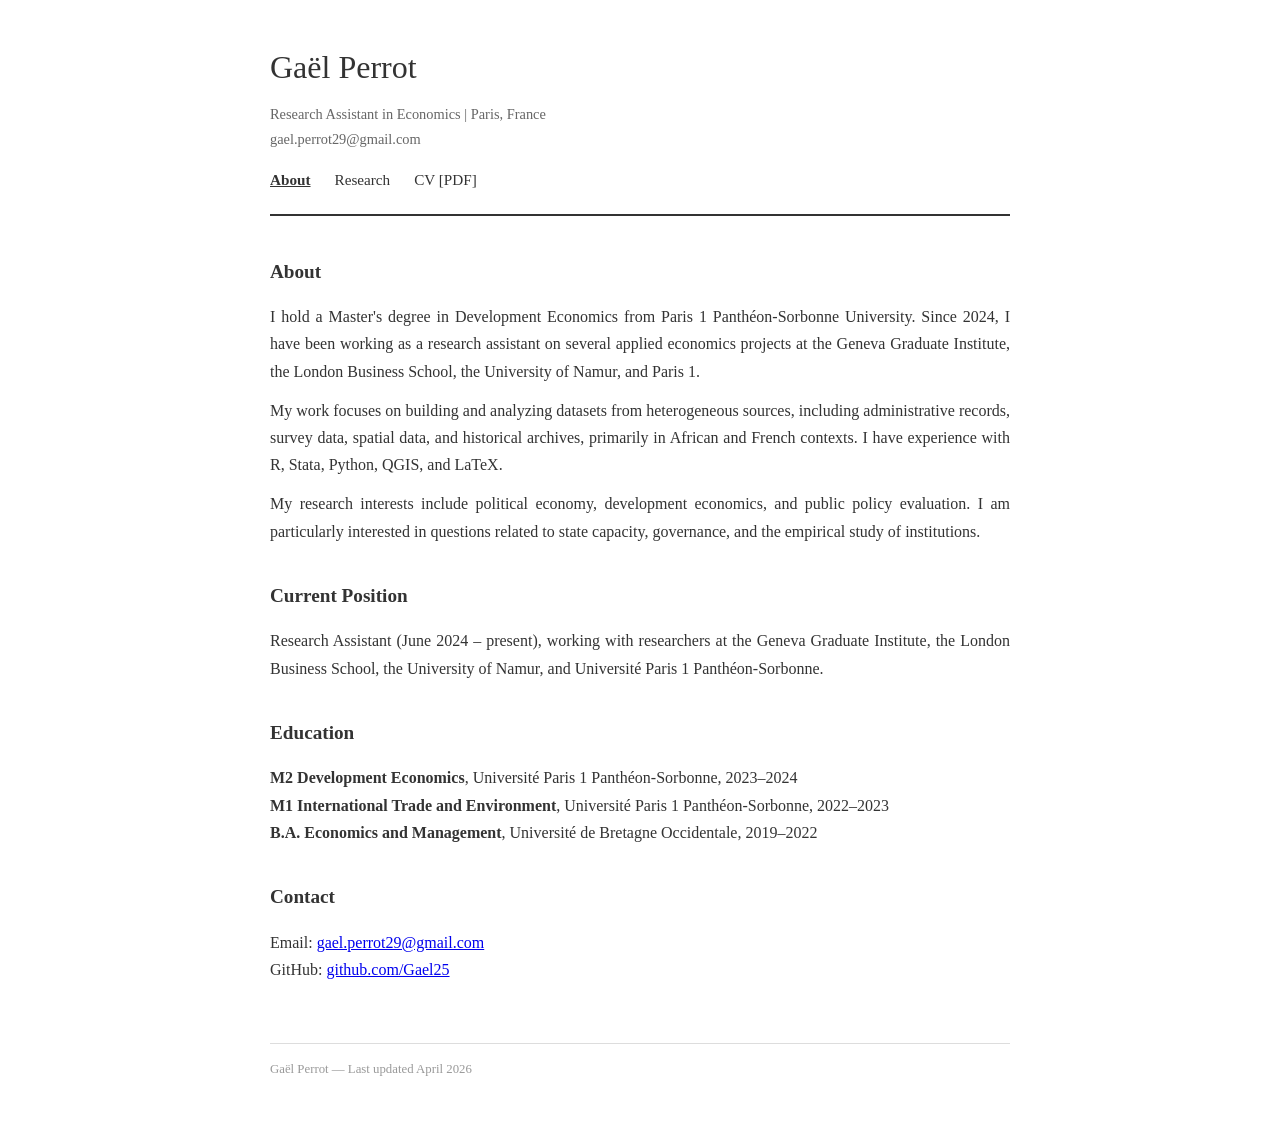
==== index.html @ ce8ebcfe "Initial academic website — About, Research, CV" ====
<!DOCTYPE html>
<html lang="en">
<head>
    <meta charset="UTF-8">
    <meta name="viewport" content="width=device-width, initial-scale=1.0">
    <title>Gaël Perrot</title>
    <style>
        * { margin: 0; padding: 0; box-sizing: border-box; }
        body {
            font-family: 'Georgia', serif;
            color: #333;
            line-height: 1.7;
            max-width: 780px;
            margin: 0 auto;
            padding: 40px 20px;
        }
        header {
            margin-bottom: 40px;
            border-bottom: 2px solid #333;
            padding-bottom: 20px;
        }
        h1 {
            font-size: 2em;
            font-weight: normal;
            margin-bottom: 8px;
        }
        nav {
            margin-top: 15px;
        }
        nav a {
            margin-right: 20px;
            color: #333;
            text-decoration: none;
            font-size: 0.95em;
        }
        nav a:hover {
            text-decoration: underline;
        }
        nav a.active {
            font-weight: bold;
            text-decoration: underline;
        }
        .contact-info {
            font-size: 0.9em;
            color: #666;
            margin-top: 5px;
        }
        .contact-info a {
            color: #666;
            text-decoration: none;
        }
        .contact-info a:hover {
            text-decoration: underline;
        }
        section {
            margin-bottom: 35px;
        }
        h2 {
            font-size: 1.2em;
            font-weight: bold;
            margin-bottom: 15px;
            color: #333;
        }
        p {
            margin-bottom: 12px;
            text-align: justify;
        }
        .research-item {
            margin-bottom: 25px;
        }
        .research-item h3 {
            font-size: 1em;
            font-weight: bold;
            margin-bottom: 5px;
        }
        .research-item .authors {
            font-style: italic;
            font-size: 0.9em;
            color: #555;
            margin-bottom: 5px;
        }
        .research-item .status {
            font-size: 0.85em;
            color: #888;
            margin-bottom: 5px;
        }
        .research-item .description {
            font-size: 0.93em;
        }
        .cv-link {
            display: inline-block;
            margin-top: 10px;
            padding: 8px 16px;
            border: 1px solid #333;
            color: #333;
            text-decoration: none;
            font-size: 0.9em;
        }
        .cv-link:hover {
            background-color: #333;
            color: #fff;
        }
        footer {
            margin-top: 60px;
            padding-top: 15px;
            border-top: 1px solid #ddd;
            font-size: 0.8em;
            color: #999;
        }
    </style>
</head>
<body>

<header>
    <h1>Gaël Perrot</h1>
    <div class="contact-info">
        Research Assistant in Economics | Paris, France<br>
        <a href="mailto:gael.perrot29@gmail.com">gael.perrot29@gmail.com</a>
    </div>
    <nav>
        <a href="index.html" class="active">About</a>
        <a href="research.html">Research</a>
        <a href="cv_gael_perrot.pdf">CV [PDF]</a>
    </nav>
</header>

<section>
    <h2>About</h2>
    <p>
        I hold a Master's degree in Development Economics from Paris 1 Panthéon-Sorbonne University. Since 2024, I have been working as a research assistant on several applied economics projects at the Geneva Graduate Institute, the London Business School, the University of Namur, and Paris 1.
    </p>
    <p>
        My work focuses on building and analyzing datasets from heterogeneous sources, including administrative records, survey data, spatial data, and historical archives, primarily in African and French contexts. I have experience with R, Stata, Python, QGIS, and LaTeX.
    </p>
    <p>
        My research interests include political economy, development economics, and public policy evaluation. I am particularly interested in questions related to state capacity, governance, and the empirical study of institutions.
    </p>
</section>

<section>
    <h2>Current Position</h2>
    <p>
        Research Assistant (June 2024 – present), working with researchers at the Geneva Graduate Institute, the London Business School, the University of Namur, and Université Paris 1 Panthéon-Sorbonne.
    </p>
</section>

<section>
    <h2>Education</h2>
    <p>
        <strong>M2 Development Economics</strong>, Université Paris 1 Panthéon-Sorbonne, 2023–2024<br>
        <strong>M1 International Trade and Environment</strong>, Université Paris 1 Panthéon-Sorbonne, 2022–2023<br>
        <strong>B.A. Economics and Management</strong>, Université de Bretagne Occidentale, 2019–2022
    </p>
</section>

<section>
    <h2>Contact</h2>
    <p>
        Email: <a href="mailto:gael.perrot29@gmail.com">gael.perrot29@gmail.com</a><br>
        GitHub: <a href="https://github.com/Gael25">github.com/Gael25</a>
    </p>
</section>

<footer>
    Gaël Perrot — Last updated April 2026
</footer>

</body>
</html>
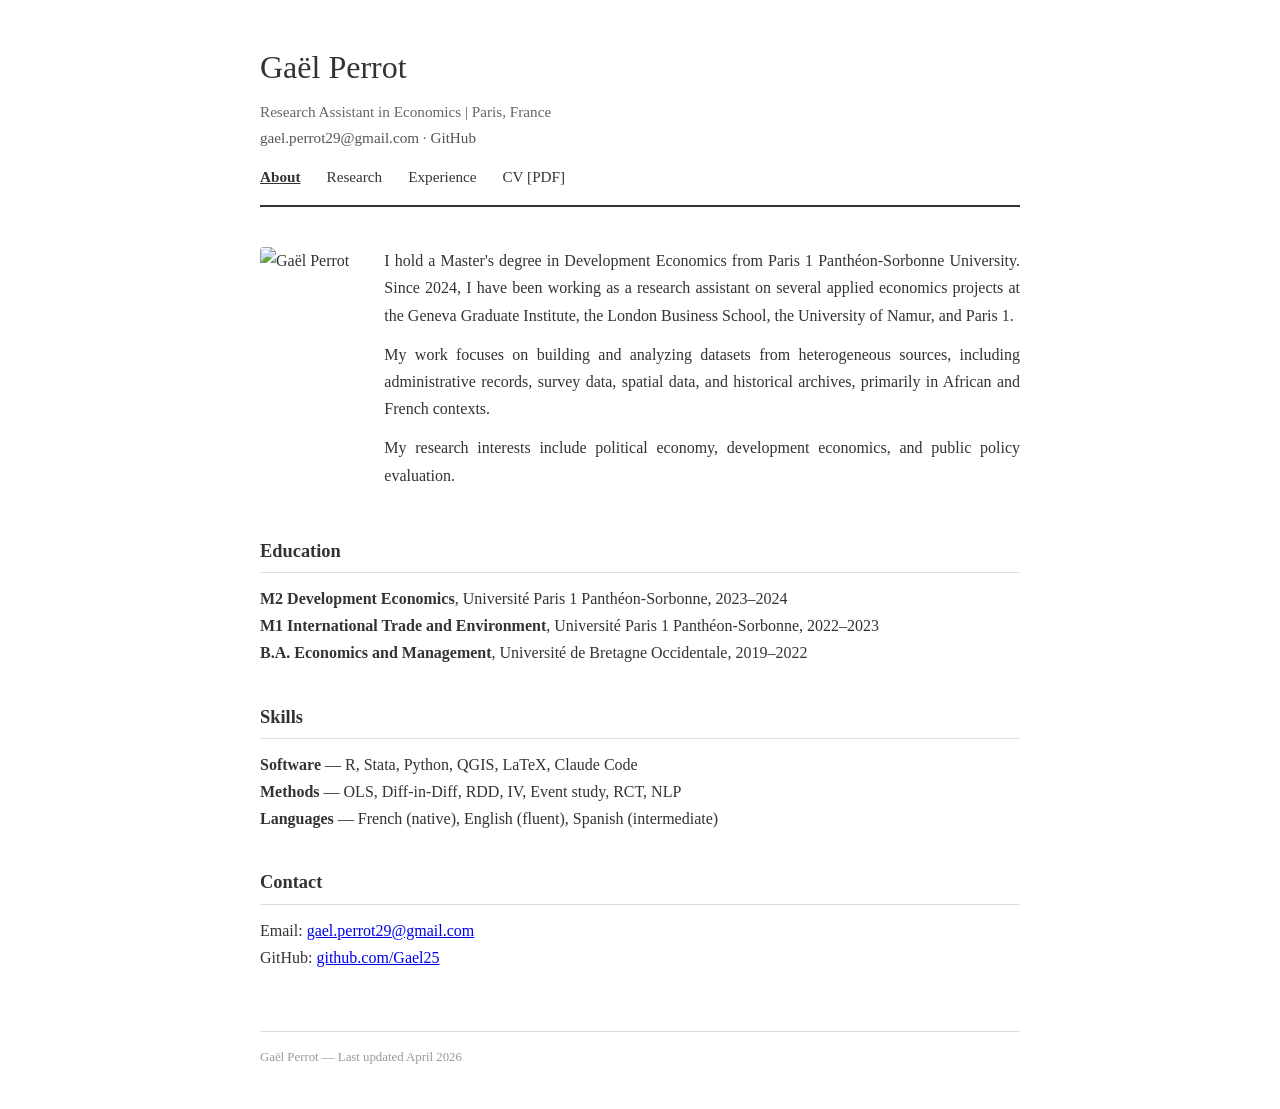
==== commit c61546cc: "Redesign: photo, shared CSS, separate Experience page, Working Papers section" ====
--- a/index.html
+++ b/index.html
@@ -4,145 +4,40 @@
     <meta charset="UTF-8">
     <meta name="viewport" content="width=device-width, initial-scale=1.0">
     <title>Gaël Perrot</title>
-    <style>
-        * { margin: 0; padding: 0; box-sizing: border-box; }
-        body {
-            font-family: 'Georgia', serif;
-            color: #333;
-            line-height: 1.7;
-            max-width: 780px;
-            margin: 0 auto;
-            padding: 40px 20px;
-        }
-        header {
-            margin-bottom: 40px;
-            border-bottom: 2px solid #333;
-            padding-bottom: 20px;
-        }
-        h1 {
-            font-size: 2em;
-            font-weight: normal;
-            margin-bottom: 8px;
-        }
-        nav {
-            margin-top: 15px;
-        }
-        nav a {
-            margin-right: 20px;
-            color: #333;
-            text-decoration: none;
-            font-size: 0.95em;
-        }
-        nav a:hover {
-            text-decoration: underline;
-        }
-        nav a.active {
-            font-weight: bold;
-            text-decoration: underline;
-        }
-        .contact-info {
-            font-size: 0.9em;
-            color: #666;
-            margin-top: 5px;
-        }
-        .contact-info a {
-            color: #666;
-            text-decoration: none;
-        }
-        .contact-info a:hover {
-            text-decoration: underline;
-        }
-        section {
-            margin-bottom: 35px;
-        }
-        h2 {
-            font-size: 1.2em;
-            font-weight: bold;
-            margin-bottom: 15px;
-            color: #333;
-        }
-        p {
-            margin-bottom: 12px;
-            text-align: justify;
-        }
-        .research-item {
-            margin-bottom: 25px;
-        }
-        .research-item h3 {
-            font-size: 1em;
-            font-weight: bold;
-            margin-bottom: 5px;
-        }
-        .research-item .authors {
-            font-style: italic;
-            font-size: 0.9em;
-            color: #555;
-            margin-bottom: 5px;
-        }
-        .research-item .status {
-            font-size: 0.85em;
-            color: #888;
-            margin-bottom: 5px;
-        }
-        .research-item .description {
-            font-size: 0.93em;
-        }
-        .cv-link {
-            display: inline-block;
-            margin-top: 10px;
-            padding: 8px 16px;
-            border: 1px solid #333;
-            color: #333;
-            text-decoration: none;
-            font-size: 0.9em;
-        }
-        .cv-link:hover {
-            background-color: #333;
-            color: #fff;
-        }
-        footer {
-            margin-top: 60px;
-            padding-top: 15px;
-            border-top: 1px solid #ddd;
-            font-size: 0.8em;
-            color: #999;
-        }
-    </style>
+    <link rel="stylesheet" href="style.css">
 </head>
 <body>
 
 <header>
     <h1>Gaël Perrot</h1>
-    <div class="contact-info">
+    <div class="subtitle">
         Research Assistant in Economics | Paris, France<br>
-        <a href="mailto:gael.perrot29@gmail.com">gael.perrot29@gmail.com</a>
+        <a href="mailto:gael.perrot29@gmail.com">gael.perrot29@gmail.com</a> · <a href="https://github.com/Gael25">GitHub</a>
     </div>
     <nav>
         <a href="index.html" class="active">About</a>
         <a href="research.html">Research</a>
+        <a href="experience.html">Experience</a>
         <a href="cv_gael_perrot.pdf">CV [PDF]</a>
     </nav>
 </header>
 
-<section>
-    <h2>About</h2>
-    <p>
-        I hold a Master's degree in Development Economics from Paris 1 Panthéon-Sorbonne University. Since 2024, I have been working as a research assistant on several applied economics projects at the Geneva Graduate Institute, the London Business School, the University of Namur, and Paris 1.
-    </p>
-    <p>
-        My work focuses on building and analyzing datasets from heterogeneous sources, including administrative records, survey data, spatial data, and historical archives, primarily in African and French contexts. I have experience with R, Stata, Python, QGIS, and LaTeX.
-    </p>
-    <p>
-        My research interests include political economy, development economics, and public policy evaluation. I am particularly interested in questions related to state capacity, governance, and the empirical study of institutions.
-    </p>
-</section>
-
-<section>
-    <h2>Current Position</h2>
-    <p>
-        Research Assistant (June 2024 – present), working with researchers at the Geneva Graduate Institute, the London Business School, the University of Namur, and Université Paris 1 Panthéon-Sorbonne.
-    </p>
-</section>
+<div class="about-container">
+    <div class="about-photo">
+        <img src="photo.jpeg" alt="Gaël Perrot">
+    </div>
+    <div class="about-text">
+        <p>
+            I hold a Master's degree in Development Economics from Paris 1 Panthéon-Sorbonne University. Since 2024, I have been working as a research assistant on several applied economics projects at the Geneva Graduate Institute, the London Business School, the University of Namur, and Paris 1.
+        </p>
+        <p>
+            My work focuses on building and analyzing datasets from heterogeneous sources, including administrative records, survey data, spatial data, and historical archives, primarily in African and French contexts.
+        </p>
+        <p>
+            My research interests include political economy, development economics, and public policy evaluation.
+        </p>
+    </div>
+</div>
 
 <section>
     <h2>Education</h2>
@@ -150,6 +45,15 @@
         <strong>M2 Development Economics</strong>, Université Paris 1 Panthéon-Sorbonne, 2023–2024<br>
         <strong>M1 International Trade and Environment</strong>, Université Paris 1 Panthéon-Sorbonne, 2022–2023<br>
         <strong>B.A. Economics and Management</strong>, Université de Bretagne Occidentale, 2019–2022
+    </p>
+</section>
+
+<section>
+    <h2>Skills</h2>
+    <p>
+        <strong>Software</strong> — R, Stata, Python, QGIS, LaTeX, Claude Code<br>
+        <strong>Methods</strong> — OLS, Diff-in-Diff, RDD, IV, Event study, RCT, NLP<br>
+        <strong>Languages</strong> — French (native), English (fluent), Spanish (intermediate)
     </p>
 </section>
 
--- a/style.css
+++ b/style.css
@@ -0,0 +1,179 @@
+* { margin: 0; padding: 0; box-sizing: border-box; }
+
+body {
+    font-family: 'Georgia', serif;
+    color: #333;
+    line-height: 1.7;
+    max-width: 800px;
+    margin: 0 auto;
+    padding: 40px 20px;
+}
+
+/* Header */
+header {
+    margin-bottom: 40px;
+    padding-bottom: 15px;
+    border-bottom: 2px solid #333;
+}
+
+h1 {
+    font-size: 2em;
+    font-weight: normal;
+    margin-bottom: 5px;
+}
+
+.subtitle {
+    font-size: 0.95em;
+    color: #666;
+    margin-bottom: 12px;
+}
+
+.subtitle a {
+    color: #555;
+    text-decoration: none;
+}
+
+.subtitle a:hover {
+    text-decoration: underline;
+}
+
+nav {
+    margin-top: 12px;
+}
+
+nav a {
+    margin-right: 22px;
+    color: #333;
+    text-decoration: none;
+    font-size: 0.95em;
+}
+
+nav a:hover {
+    text-decoration: underline;
+}
+
+nav a.active {
+    font-weight: bold;
+    text-decoration: underline;
+}
+
+/* About page layout */
+.about-container {
+    display: flex;
+    gap: 35px;
+    align-items: flex-start;
+    margin-bottom: 35px;
+}
+
+.about-photo {
+    flex-shrink: 0;
+}
+
+.about-photo img {
+    width: 180px;
+    border-radius: 4px;
+}
+
+.about-text {
+    flex: 1;
+}
+
+/* Sections */
+section {
+    margin-bottom: 35px;
+}
+
+h2 {
+    font-size: 1.15em;
+    font-weight: bold;
+    margin-bottom: 12px;
+    color: #333;
+    border-bottom: 1px solid #ddd;
+    padding-bottom: 5px;
+}
+
+p {
+    margin-bottom: 12px;
+    text-align: justify;
+}
+
+/* Research items */
+.research-item {
+    margin-bottom: 25px;
+    padding-bottom: 18px;
+    border-bottom: 1px solid #eee;
+}
+
+.research-item:last-child {
+    border-bottom: none;
+}
+
+.research-item h3 {
+    font-size: 1em;
+    font-weight: bold;
+    margin-bottom: 4px;
+}
+
+.research-item .authors {
+    font-style: italic;
+    font-size: 0.9em;
+    color: #555;
+    margin-bottom: 4px;
+}
+
+.research-item .status {
+    font-size: 0.85em;
+    color: #888;
+    margin-bottom: 8px;
+}
+
+.research-item .description {
+    font-size: 0.93em;
+}
+
+/* Experience items */
+.experience-item {
+    margin-bottom: 30px;
+    padding-bottom: 20px;
+    border-bottom: 1px solid #eee;
+}
+
+.experience-item:last-child {
+    border-bottom: none;
+}
+
+.experience-item h3 {
+    font-size: 1em;
+    font-weight: bold;
+    margin-bottom: 3px;
+}
+
+.experience-item .meta {
+    font-size: 0.88em;
+    color: #777;
+    margin-bottom: 8px;
+}
+
+.experience-item .description {
+    font-size: 0.93em;
+}
+
+/* Footer */
+footer {
+    margin-top: 60px;
+    padding-top: 15px;
+    border-top: 1px solid #ddd;
+    font-size: 0.8em;
+    color: #999;
+}
+
+/* Responsive */
+@media (max-width: 600px) {
+    .about-container {
+        flex-direction: column;
+        align-items: center;
+    }
+    .about-photo img {
+        width: 150px;
+    }
+}
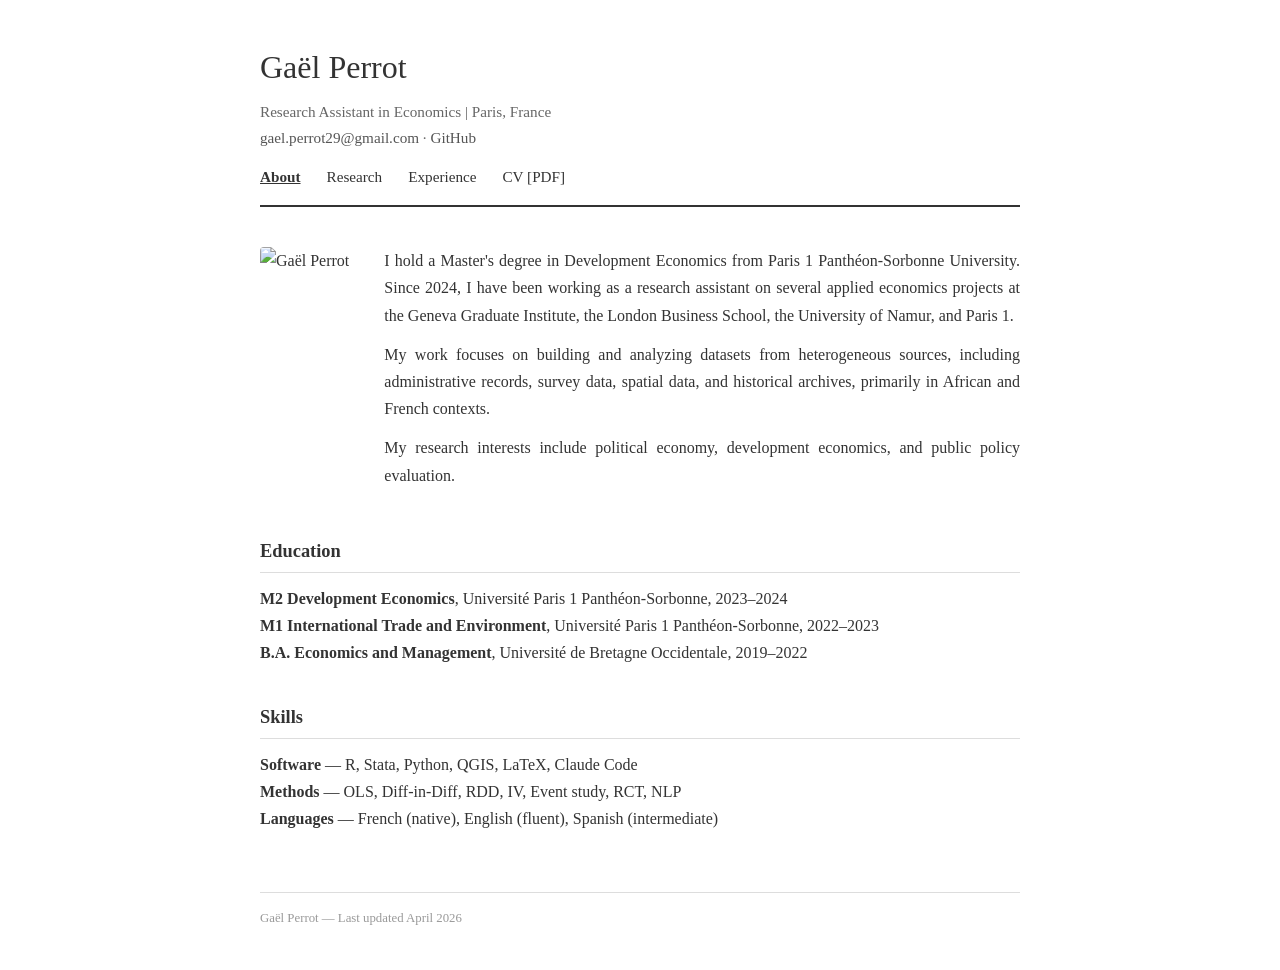
==== commit 7148f238: "Remove duplicate Contact section from About page" ====
--- a/index.html
+++ b/index.html
@@ -57,13 +57,6 @@
     </p>
 </section>
 
-<section>
-    <h2>Contact</h2>
-    <p>
-        Email: <a href="mailto:gael.perrot29@gmail.com">gael.perrot29@gmail.com</a><br>
-        GitHub: <a href="https://github.com/Gael25">github.com/Gael25</a>
-    </p>
-</section>
 
 <footer>
     Gaël Perrot — Last updated April 2026
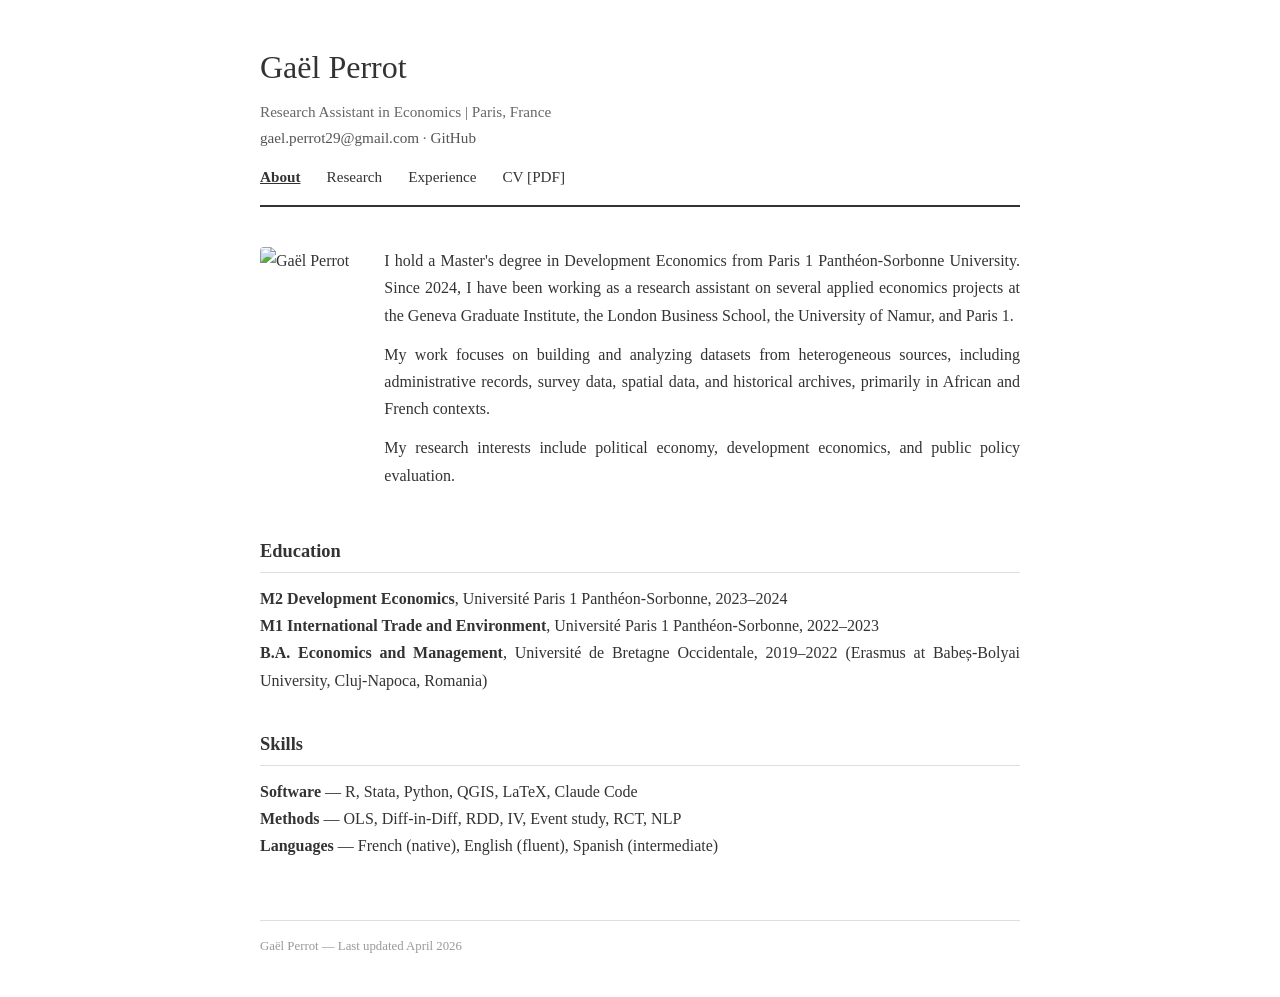
==== commit 4d065183: "Add Erasmus at Babes-Bolyai University to Education" ====
--- a/index.html
+++ b/index.html
@@ -44,7 +44,7 @@
     <p>
         <strong>M2 Development Economics</strong>, Université Paris 1 Panthéon-Sorbonne, 2023–2024<br>
         <strong>M1 International Trade and Environment</strong>, Université Paris 1 Panthéon-Sorbonne, 2022–2023<br>
-        <strong>B.A. Economics and Management</strong>, Université de Bretagne Occidentale, 2019–2022
+        <strong>B.A. Economics and Management</strong>, Université de Bretagne Occidentale, 2019–2022 (Erasmus at Babeș-Bolyai University, Cluj-Napoca, Romania)
     </p>
 </section>
 
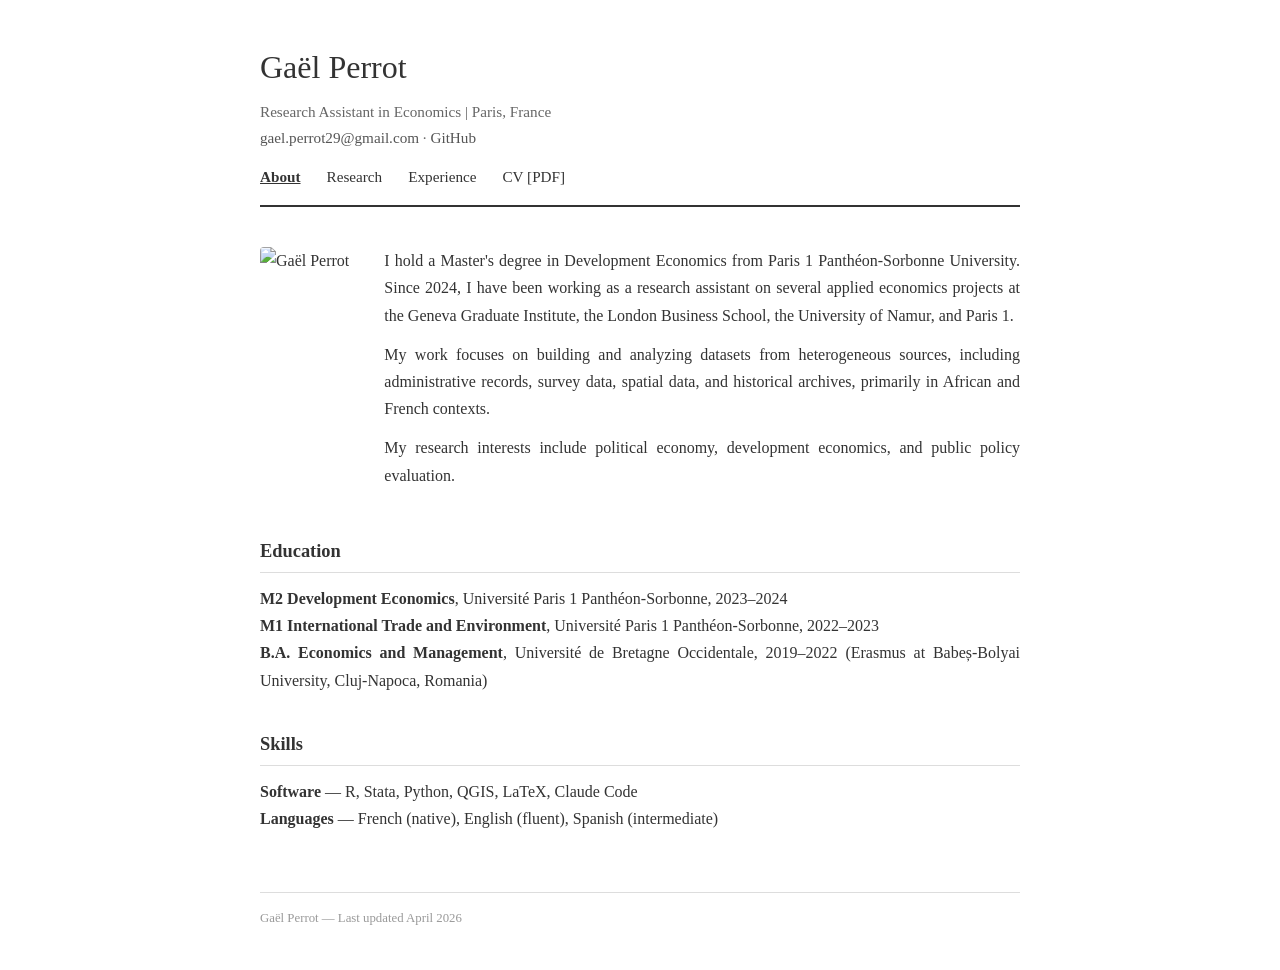
==== commit bddba7eb: "Remove methods list from skills section" ====
--- a/index.html
+++ b/index.html
@@ -52,7 +52,6 @@
     <h2>Skills</h2>
     <p>
         <strong>Software</strong> — R, Stata, Python, QGIS, LaTeX, Claude Code<br>
-        <strong>Methods</strong> — OLS, Diff-in-Diff, RDD, IV, Event study, RCT, NLP<br>
         <strong>Languages</strong> — French (native), English (fluent), Spanish (intermediate)
     </p>
 </section>
